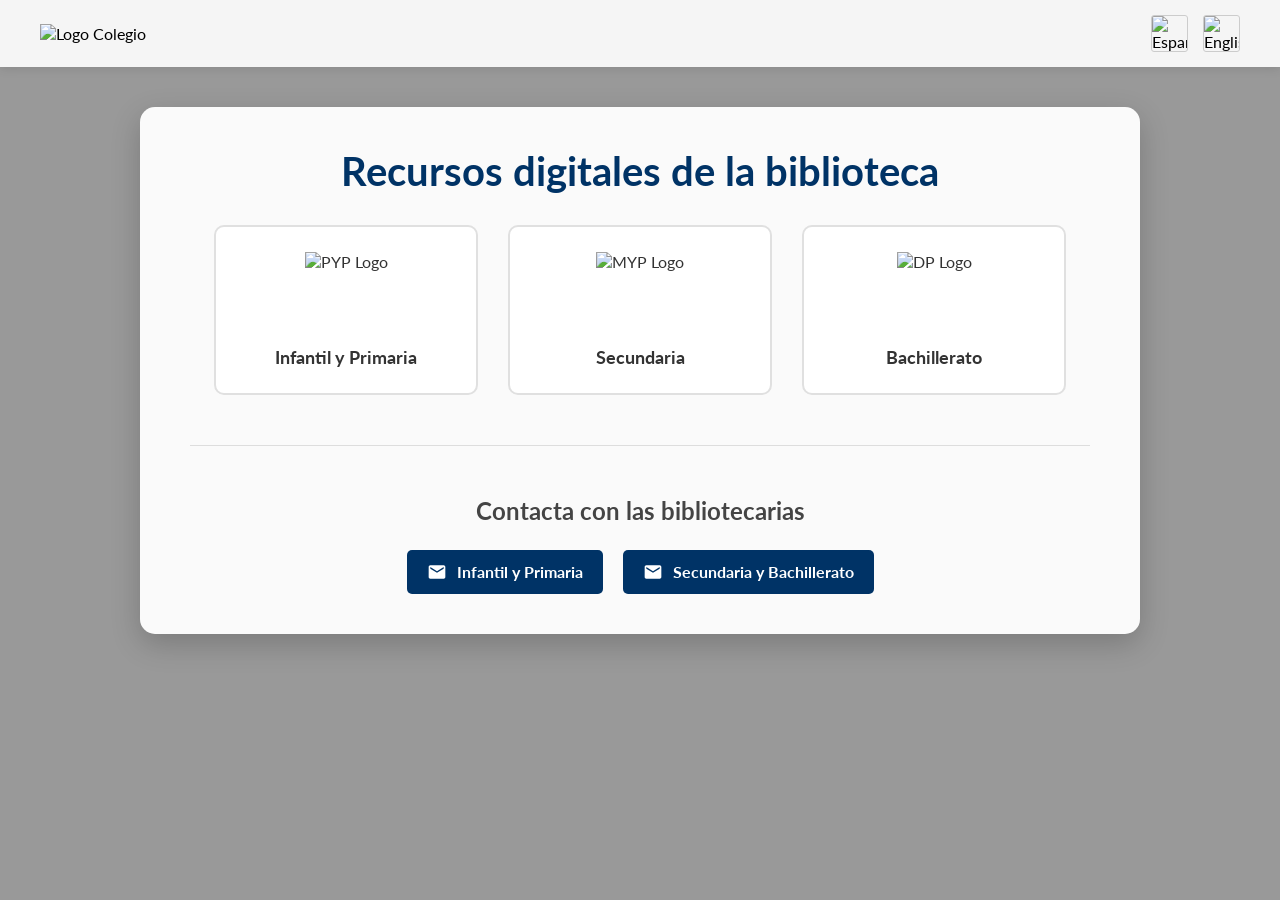
==== index.html @ 98ae8c38 "Add initial HTML structure for library resources" ====
<!DOCTYPE html>
<html lang="es">
<head>
    <meta charset="UTF-8">
    <meta name="viewport" content="width=device-width, initial-scale=1.0">
    <title>Recursos de la Biblioteca - Agora Madrid</title>
    <link rel="icon" type="image/x-icon" href="favicon.ico">
    <link href="https://fonts.googleapis.com/css2?family=Lato:wght@400;700&display=swap" rel="stylesheet">
    <style>
        /* Variables y ajustes generales */
        :root {
            --primary-color: #003366; /* Azul corporativo (ajusta a tu gusto) */
            --hover-color: #004080;
        }
        body, html {
            margin: 0;
            padding: 0;
            font-family: 'Lato', sans-serif;
            height: 100%;
            /* FOTO DE FONDO DE LA BIBLIOTECA */
            background-image: url('biblioteca.jpg');
            background-size: cover;
            background-position: center;
            background-attachment: fixed;
            background-repeat: no-repeat;
        }

        /* Capa oscura para que el fondo no impida leer */
        .overlay {
            background-color: rgba(0, 0, 0, 0.4);
            min-height: 100%;
            display: flex;
            flex-direction: column;
            align-items: center;
        }

        /* Barra superior */
        .top-bar {
            width: 100%;
            display: flex;
            justify-content: space-between;
            align-items: center;
            padding: 15px 40px;
            box-sizing: border-box;
            background: rgba(255, 255, 255, 0.9);
            box-shadow: 0 2px 10px rgba(0,0,0,0.1);
        }
        .logos img {
            height: 60px;
            width: auto;
        }
        .lang-switcher {
            display: flex;
            gap: 15px;
        }
        .lang-switcher img {
            width: 35px;
            cursor: pointer;
            transition: transform 0.2s;
            border: 1px solid #ccc;
            border-radius: 3px;
        }
        .lang-switcher img:hover { transform: scale(1.1); }

        /* Contenedor central (Glassmorphism) */
        .main-card {
            background: rgba(255, 255, 255, 0.95);
            backdrop-filter: blur(10px);
            padding: 40px 50px;
            border-radius: 15px;
            box-shadow: 0 10px 30px rgba(0,0,0,0.2);
            text-align: center;
            max-width: 900px;
            width: 90%;
            margin: 40px auto;
        }

        h1 {
            color: var(--primary-color);
            font-size: 2.5em;
            margin-bottom: 30px;
            margin-top: 0;
        }

        /* Botones de los programas IB */
        .programs-grid {
            display: flex;
            justify-content: center;
            gap: 30px;
            flex-wrap: wrap;
            margin-bottom: 50px;
        }
        .program-card {
            background: #fff;
            border: 2px solid #e0e0e0;
            border-radius: 10px;
            padding: 25px 20px;
            width: 220px;
            text-decoration: none;
            color: #333;
            transition: all 0.3s ease;
            display: flex;
            flex-direction: column;
            align-items: center;
            gap: 15px;
        }
        .program-card:hover {
            border-color: var(--primary-color);
            transform: translateY(-5px);
            box-shadow: 0 8px 20px rgba(0,51,102,0.15);
        }
        .program-card img {
            height: 80px;
            width: auto;
            object-fit: contain;
        }
        .program-card span {
            font-weight: 700;
            font-size: 1.1em;
        }

        /* Sección de Contacto */
        .contact-section {
            border-top: 1px solid #ddd;
            padding-top: 30px;
        }
        .contact-section h2 {
            color: #444;
            font-size: 1.5em;
            margin-bottom: 25px;
        }
        .contacts-grid {
            display: flex;
            justify-content: center;
            gap: 20px;
            flex-wrap: wrap;
        }
        .email-btn {
            display: inline-flex;
            align-items: center;
            gap: 10px;
            background: var(--primary-color);
            color: white;
            padding: 12px 20px;
            border-radius: 5px;
            text-decoration: none;
            font-weight: bold;
            transition: background 0.3s;
        }
        .email-btn:hover { background: var(--hover-color); }
        .email-icon {
            width: 20px;
            height: 20px;
            fill: currentColor;
        }

        /* Lógica para ocultar el idioma inactivo */
        html[lang="en"] .lang-es { display: none; }
        html[lang="es"] .lang-en { display: none; }
    </style>
</head>
<body lang="es">

<div class="overlay">
    
    <div class="top-bar">
        <div class="logos">
            <img src="logo-colegio.png" alt="Logo Colegio" onerror="this.onerror=null; this.src='https://via.placeholder.com/200x60?text=Logo+Colegio'">
        </div>
        <div class="lang-switcher">
            <img src="https://flagcdn.com/w40/es.png" alt="Español" title="Ver en Español" onclick="setLanguage('es')">
            <img src="https://flagcdn.com/w40/gb.png" alt="English" title="View in English" onclick="setLanguage('en')">
        </div>
    </div>

    <div class="main-card">
        
        <h1 class="lang-es">Recursos digitales de la biblioteca</h1>
        <h1 class="lang-en">Digital Library Resources</h1>

        <div class="programs-grid">
            
            <a href="#" class="program-card">
                <img src="logo-pyp.png" alt="PYP Logo" onerror="this.onerror=null; this.src='https://via.placeholder.com/100x100?text=PYP'">
                <span class="lang-es">Infantil y Primaria</span>
                <span class="lang-en">Early Years & Primary (PYP)</span>
            </a>

            <a href="#" class="program-card">
                <img src="logo-myp.png" alt="MYP Logo" onerror="this.onerror=null; this.src='https://via.placeholder.com/100x100?text=MYP'">
                <span class="lang-es">Secundaria</span>
                <span class="lang-en">Secondary (MYP)</span>
            </a>

            <a href="DPResources/index.html" class="program-card">
                <img src="logo-dp.png" alt="DP Logo" onerror="this.onerror=null; this.src='https://via.placeholder.com/100x100?text=DP'">
                <span class="lang-es">Bachillerato</span>
                <span class="lang-en">High School (DP)</span>
            </a>
            
        </div>

        <div class="contact-section">
            <h2 class="lang-es">Contacta con las bibliotecarias</h2>
            <h2 class="lang-en">Contact the Librarians</h2>
            
            <div class="contacts-grid">
                <a href="mailto:mariapilar.garcia@agoraism.com" class="email-btn">
                    <svg class="email-icon" viewBox="0 0 24 24">
                        <path d="M20 4H4C2.9 4 2.01 4.9 2.01 6L2 18C2 19.1 2.9 20 4 20H20C21.1 20 22 19.1 22 18V6C22 4.9 21.1 4 20 4ZM20 8L12 13L4 8V6L12 11L20 6V8Z"/>
                    </svg>
                    <span class="lang-es">Infantil y Primaria</span>
                    <span class="lang-en">Early Years & Primary</span>
                </a>

                <a href="mailto:henar.lanchas@agoraism.com" class="email-btn">
                    <svg class="email-icon" viewBox="0 0 24 24">
                        <path d="M20 4H4C2.9 4 2.01 4.9 2.01 6L2 18C2 19.1 2.9 20 4 20H20C21.1 20 22 19.1 22 18V6C22 4.9 21.1 4 20 4ZM20 8L12 13L4 8V6L12 11L20 6V8Z"/>
                    </svg>
                    <span class="lang-es">Secundaria y Bachillerato</span>
                    <span class="lang-en">Secondary & High School</span>
                </a>
            </div>
        </div>

    </div>
</div>

<script>
    function setLanguage(lang) {
        document.documentElement.setAttribute('lang', lang);
    }
</script>

</body>
</html>
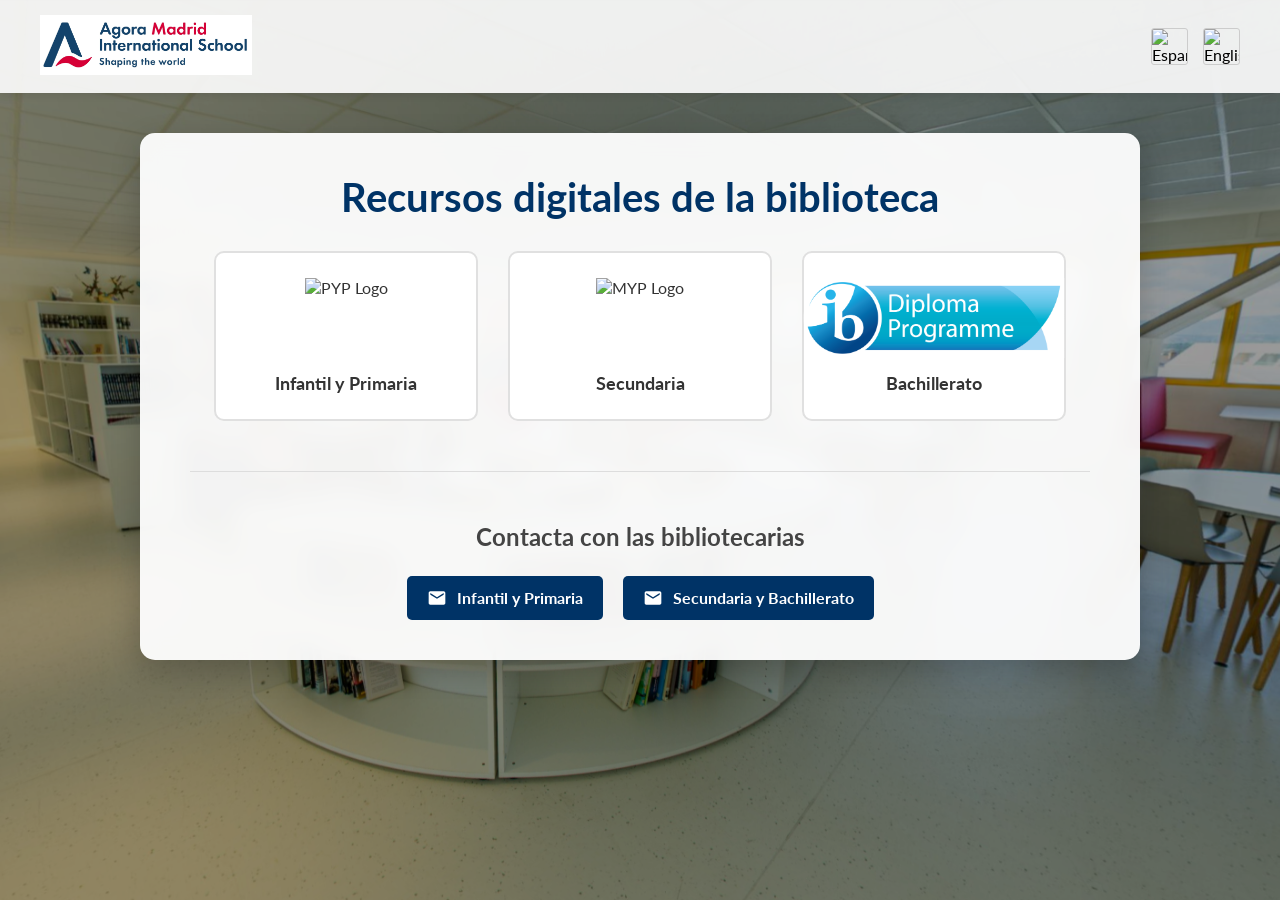
==== commit 6399f11b: "Update favicon and image sources in index.html" ====
--- a/index.html
+++ b/index.html
@@ -4,7 +4,7 @@
     <meta charset="UTF-8">
     <meta name="viewport" content="width=device-width, initial-scale=1.0">
     <title>Recursos de la Biblioteca - Agora Madrid</title>
-    <link rel="icon" type="image/x-icon" href="favicon.ico">
+    <link rel="icon" type="image/x-icon" href="agora_favicon.ico">
     <link href="https://fonts.googleapis.com/css2?family=Lato:wght@400;700&display=swap" rel="stylesheet">
     <style>
         /* Variables y ajustes generales */
@@ -18,7 +18,7 @@
             font-family: 'Lato', sans-serif;
             height: 100%;
             /* FOTO DE FONDO DE LA BIBLIOTECA */
-            background-image: url('biblioteca.jpg');
+            background-image: url('Biblioteca.png');
             background-size: cover;
             background-position: center;
             background-attachment: fixed;
@@ -165,7 +165,7 @@
     
     <div class="top-bar">
         <div class="logos">
-            <img src="logo-colegio.png" alt="Logo Colegio" onerror="this.onerror=null; this.src='https://via.placeholder.com/200x60?text=Logo+Colegio'">
+            <img src="logocolegio.jpg" alt="Logo Colegio" onerror="this.onerror=null; this.src='https://via.placeholder.com/200x60?text=Logo+Colegio'">
         </div>
         <div class="lang-switcher">
             <img src="https://flagcdn.com/w40/es.png" alt="Español" title="Ver en Español" onclick="setLanguage('es')">
@@ -181,19 +181,19 @@
         <div class="programs-grid">
             
             <a href="#" class="program-card">
-                <img src="logo-pyp.png" alt="PYP Logo" onerror="this.onerror=null; this.src='https://via.placeholder.com/100x100?text=PYP'">
+                <img src="logopyp.png" alt="PYP Logo" onerror="this.onerror=null; this.src='https://via.placeholder.com/100x100?text=PYP'">
                 <span class="lang-es">Infantil y Primaria</span>
                 <span class="lang-en">Early Years & Primary (PYP)</span>
             </a>
 
             <a href="#" class="program-card">
-                <img src="logo-myp.png" alt="MYP Logo" onerror="this.onerror=null; this.src='https://via.placeholder.com/100x100?text=MYP'">
+                <img src="logomyp.png" alt="MYP Logo" onerror="this.onerror=null; this.src='https://via.placeholder.com/100x100?text=MYP'">
                 <span class="lang-es">Secundaria</span>
                 <span class="lang-en">Secondary (MYP)</span>
             </a>
 
             <a href="DPResources/index.html" class="program-card">
-                <img src="logo-dp.png" alt="DP Logo" onerror="this.onerror=null; this.src='https://via.placeholder.com/100x100?text=DP'">
+                <img src="logodiploma.png" alt="DP Logo" onerror="this.onerror=null; this.src='https://via.placeholder.com/100x100?text=DP'">
                 <span class="lang-es">Bachillerato</span>
                 <span class="lang-en">High School (DP)</span>
             </a>
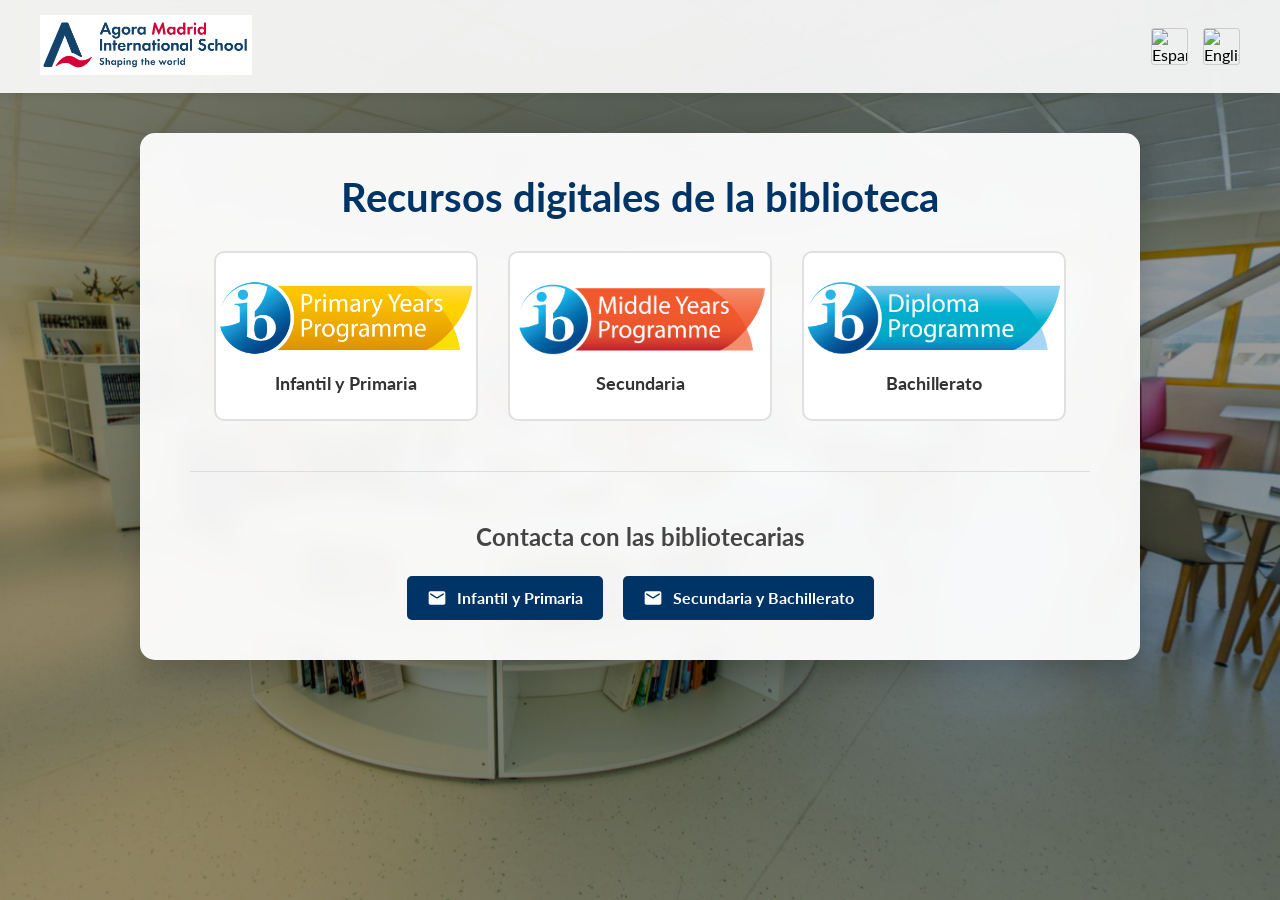
==== commit 2b1a448e: "Update program links for PYP and MYP resources" ====
--- a/index.html
+++ b/index.html
@@ -180,13 +180,13 @@
 
         <div class="programs-grid">
             
-            <a href="#" class="program-card">
+            <a href="PYPResources/index.html" class="program-card">
                 <img src="logopyp.png" alt="PYP Logo" onerror="this.onerror=null; this.src='https://via.placeholder.com/100x100?text=PYP'">
                 <span class="lang-es">Infantil y Primaria</span>
                 <span class="lang-en">Early Years & Primary (PYP)</span>
             </a>
 
-            <a href="#" class="program-card">
+            <a href="MYPResources/index.html" class="program-card">
                 <img src="logomyp.png" alt="MYP Logo" onerror="this.onerror=null; this.src='https://via.placeholder.com/100x100?text=MYP'">
                 <span class="lang-es">Secundaria</span>
                 <span class="lang-en">Secondary (MYP)</span>
